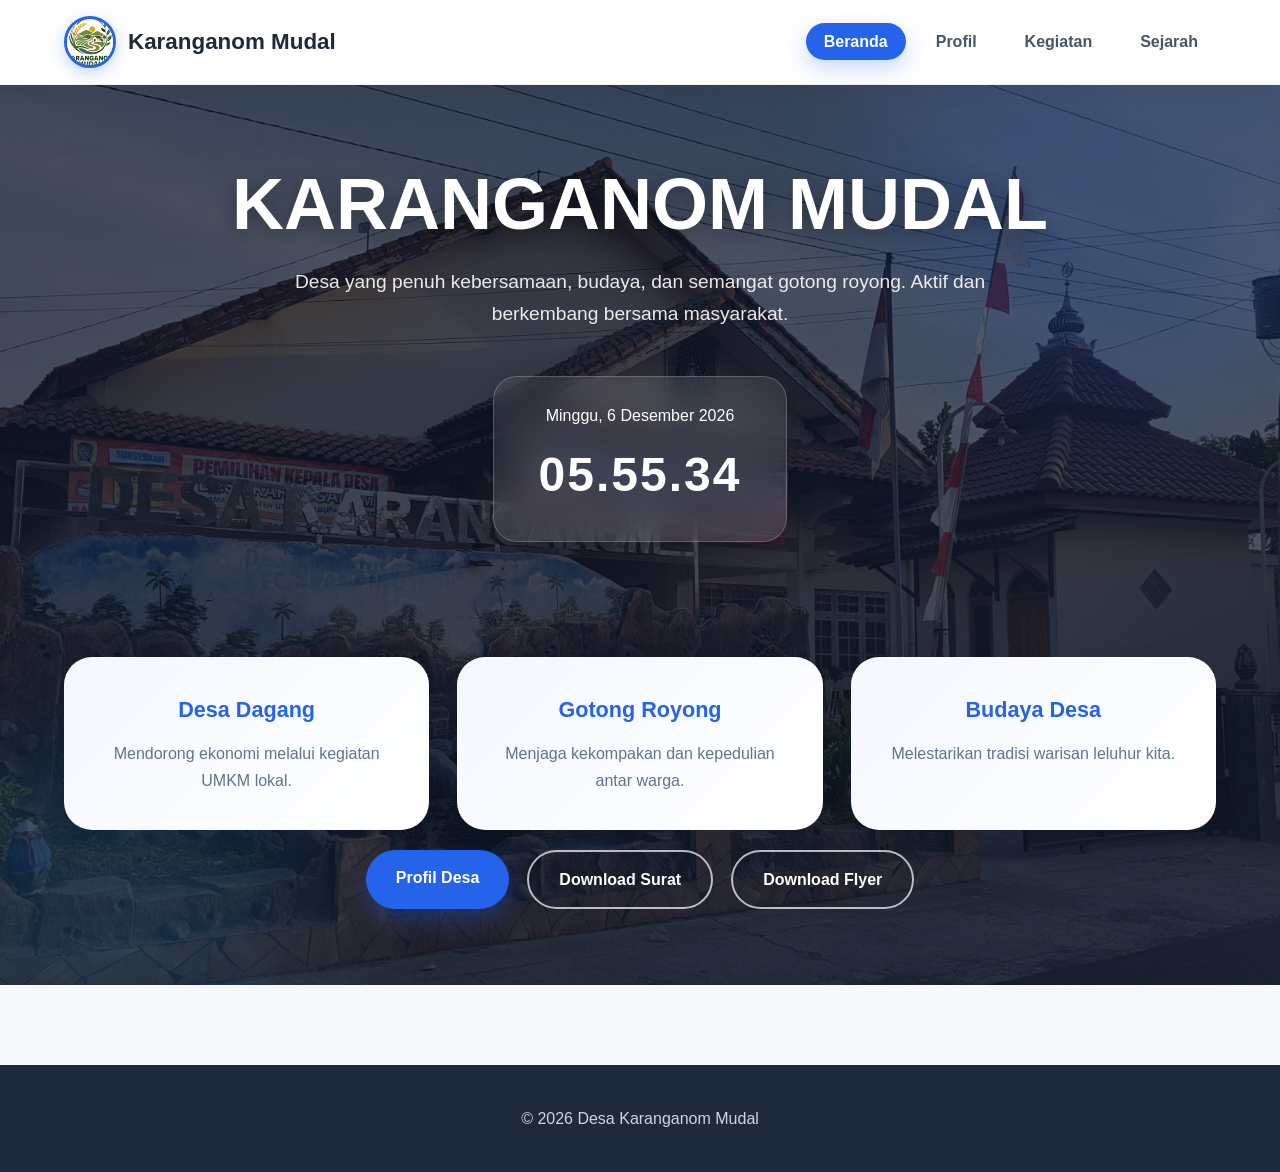
==== index.html @ 28f70b04 "Add files via upload" ====
<!DOCTYPE html>
<html lang="id">
<head>
    <meta charset="UTF-8">
    <meta name="viewport" content="width=device-width, initial-scale=1.0">
    <title>Karanganom Mudal</title>
    <link rel="stylesheet" href="style.css">
</head>
<body>

    <nav class="navbar">
        <div class="container nav-wrapper">
            <div class="logo-area">
                <img src="assets/gambar/logo finals.jpg" alt="Logo" class="logo">
                <span class="brand-name">Karanganom Mudal</span>
            </div>

                 
            <ul class="nav-links">
                <li><a href="index.html" class="active">Beranda</a></li>
                <li><a href="profil.html">Profil</a></li>
                <li><a href="kegiatan.html">Kegiatan</a></li>
                <li><a href="sejarah.html">Sejarah</a></li>
                
            </ul>
        </div>
    </nav>

    <section class="hero">
        <div class="hero-overlay"></div>
        <div class="container hero-content">
            <h1>KARANGANOM MUDAL</h1>
            <p class="hero-tagline">
                Desa yang penuh kebersamaan, budaya, dan semangat gotong royong. 
                Aktif dan berkembang bersama masyarakat.
            </p>

            <div class="time-container">
                <div id="tanggal" class="date-text">Senin, 25 Mei 2026</div>
                <div id="jam" class="clock-text">21:52</div>
            </div>

            <div class="grid-features">
                <div class="card">
                    <h3>Desa Dagang</h3>
                    <p>Mendorong ekonomi melalui kegiatan UMKM lokal.</p>
                </div>
                <div class="card">
                    <h3>Gotong Royong</h3>
                    <p>Menjaga kekompakan dan kepedulian antar warga.</p>
                </div>
                <div class="card">
                    <h3>Budaya Desa</h3>
                    <p>Melestarikan tradisi warisan leluhur kita.</p>
                </div>
            </div>

            <div class="action-buttons">
                <a href="profil.html" class="btn btn-solid">Profil Desa</a>
                <a href="assets/surat/pengumuman_karanganom.pdf" class="btn btn-outline" download>Download Surat</a>
                <a href="assets/gambar/flyer takbir.jpg" class="btn btn-outline" download>Download Flyer</a>
            </div>
            </div>
            
        </div>
    </section>

    <footer class="main-footer">
        <div class="container">
            <p>&copy; 2026 Desa Karanganom Mudal</p>
        </div>
    </footer>

    <script src="script.js"></script>
</body>
</html>
---- style.css ----
/* ===================================
   RESET & GLOBAL
=================================== */
*{
    margin:0;
    padding:0;
    box-sizing:border-box;
}

html{
    scroll-behavior:smooth;
}

body{
    font-family:'Segoe UI',sans-serif;
    background:#f6f8fb;
    color:#2d3748;
    line-height:1.7;
    overflow-x:hidden;
}

.container{
    width:100%;
    max-width:1200px;
    margin:auto;
    padding:0 24px;
}

/* ===================================
   WARNA DASAR
=================================== */
/*
Primary  : #2563eb
Dark     : #1e293b
Soft     : #f8fafc
Accent   : #38bdf8
*/

/* ===================================
   NAVBAR
=================================== */
.navbar{
    position:sticky;
    top:0;
    z-index:1000;
    background:rgba(255,255,255,0.85);
    backdrop-filter:blur(14px);
    border-bottom:1px solid rgba(0,0,0,0.05);
    box-shadow:0 5px 20px rgba(0,0,0,0.05);
    padding:16px 0;
}

.nav-wrapper{
    display:flex;
    justify-content:space-between;
    align-items:center;
    flex-wrap:wrap;
    gap:20px;
}

.logo-area{
    display:flex;
    align-items:center;
    gap:12px;
}

.logo{
    width:52px;
    height:52px;
    object-fit:cover;
    border-radius:50%;
    border:3px solid #2563eb;
    box-shadow:0 5px 15px rgba(37,99,235,0.25);
}

.brand-name{
    font-size:1.4rem;
    font-weight:800;
    color:#1e293b;
}

.nav-links{
    list-style:none;
    display:flex;
    gap:12px;
    flex-wrap:wrap;
}

.nav-links a{
    text-decoration:none;
    color:#475569;
    font-weight:600;
    padding:10px 18px;
    border-radius:999px;
    transition:0.3s ease;
}

.nav-links a:hover,
.nav-links a.active{
    background:#2563eb;
    color:white;
    box-shadow:0 8px 20px rgba(37,99,235,0.25);
}

/* ===================================
   HERO
=================================== */
.hero{
    min-height:100vh;
    display:flex;
    align-items:center;
    justify-content:center;
    text-align:center;
    position:relative;
    overflow:hidden;
    background:
    linear-gradient(rgba(15,23,42,0.7),rgba(15,23,42,0.75)),
    url('assets/gambar/BalaiDesaKaranganom.jpg') center/cover no-repeat;
}

.hero::before{
    content:'';
    position:absolute;
    width:500px;
    height:500px;
    background:rgba(37,99,235,0.15);
    border-radius:50%;
    top:-180px;
    right:-100px;
    filter:blur(60px);
}

.hero::after{
    content:'';
    position:absolute;
    width:400px;
    height:400px;
    background:rgba(56,189,248,0.12);
    border-radius:50%;
    bottom:-150px;
    left:-100px;
    filter:blur(70px);
}

.hero-content{
    position:relative;
    z-index:2;
    color:white;
    animation:fadeUp 1s ease;
}

.hero h1{
    font-size:4.5rem;
    font-weight:900;
    margin-bottom:18px;
    line-height:1.2;
    text-shadow:0 5px 20px rgba(0,0,0,0.3);
}

.hero-tagline{
    max-width:750px;
    margin:auto;
    font-size:1.2rem;
    opacity:0.9;
}

/* ===================================
   TIME BOX
=================================== */
.time-container{
    margin:45px auto;
    padding:25px 45px;
    display:inline-block;
    border-radius:24px;
    background:rgba(255,255,255,0.1);
    border:1px solid rgba(255,255,255,0.2);
    backdrop-filter:blur(15px);
    box-shadow:0 10px 30px rgba(0,0,0,0.15);
}

.date-text{
    font-size:1rem;
    margin-bottom:5px;
}

.clock-text{
    font-size:3rem;
    font-weight:800;
    letter-spacing:2px;
}

/* ===================================
   BUTTON
=================================== */
.action-buttons{
    display:flex;
    justify-content:center;
    gap:18px;
    margin-top:20px;
    flex-wrap:wrap;
}

.btn{
    padding:14px 30px;
    border-radius:999px;
    text-decoration:none;
    font-weight:700;
    transition:0.3s ease;
    display:inline-block;
}

.btn-solid{
    background:#2563eb;
    color:white;
    box-shadow:0 10px 25px rgba(37,99,235,0.3);
}

.btn-outline{
    border:2px solid rgba(255,255,255,0.7);
    color:white;
}

.btn:hover{
    transform:translateY(-5px);
}

/* ===================================
   FEATURE GRID
=================================== */
.grid-features{
    display:grid;
    grid-template-columns:repeat(auto-fit,minmax(270px,1fr));
    gap:28px;
    margin-top:70px;
}

.card{
    background:white;
    padding:35px 30px;
    border-radius:28px;
    transition:0.4s ease;
    position:relative;
    overflow:hidden;
    box-shadow:0 10px 30px rgba(0,0,0,0.06);
}

.card::before{
    content:'';
    position:absolute;
    inset:0;
    background:linear-gradient(135deg,rgba(37,99,235,0.05),transparent);
}

.card:hover{
    transform:translateY(-10px);
    box-shadow:0 18px 40px rgba(0,0,0,0.1);
}

.card h3{
    color:#2563eb;
    margin-bottom:12px;
    font-size:1.35rem;
}

.card p{
    color:#64748b;
}

/* ===================================
   PAGE TITLE
=================================== */
.page-title-bg{
    padding:100px 20px;
    text-align:center;
    color:white;
    background:
    linear-gradient(rgba(37,99,235,0.85),rgba(15,23,42,0.85)),
    url('assets/gambar/BalaiDesaKaranganom.jpg') center/cover;
}

.page-title-bg h1{
    font-size:3.2rem;
    font-weight:900;
}

/* ===================================
   CONTENT HEADER
=================================== */
.page-spacing{
    padding:90px 20px;
}

.content-header{
    text-align:center;
    margin-bottom:60px;
}

.content-header h1{
    font-size:2.7rem;
    color:#1e293b;
    margin-bottom:14px;
}

.divider{
    width:90px;
    height:5px;
    margin:auto;
    border-radius:999px;
    background:#2563eb;
}

/* ===================================
   SEJARAH
=================================== */
.sejarah-layout{
    display:grid;
    grid-template-columns:2fr 1fr;
    gap:35px;
}

.article-box,
.sidebar-box{
    background:white;
    border-radius:28px;
    overflow:hidden;
    box-shadow:0 10px 30px rgba(0,0,0,0.06);
}

.featured-frame{
    overflow:hidden;
}

.img-responsive{
    width:100%;
    display:block;
    transition:0.5s ease;
}

.featured-frame:hover .img-responsive{
    transform:scale(1.08);
}

.text-content{
    padding:35px;
}

.text-content p{
    margin-bottom:22px;
    color:#475569;
    text-align:justify;
}

.quote-box{
    margin-top:30px;
    padding:25px;
    background:#eff6ff;
    border-left:5px solid #2563eb;
    border-radius:14px;
    color:#1e293b;
    font-style:italic;
}

/* ===================================
   SIDEBAR
=================================== */
.sidebar-box{
    padding:30px;
}

.sidebar-title{
    font-size:1.4rem;
    color:#2563eb;
    margin-bottom:25px;
}

.leader-timeline{
    list-style:none;
}

.leader-timeline li{
    position:relative;
    padding-left:20px;
    margin-bottom:25px;
    border-left:3px solid #2563eb;
}

.time-label{
    color:#94a3b8;
    font-size:0.85rem;
    font-weight:700;
}

.leader-timeline strong{
    display:block;
    margin:5px 0;
    color:#1e293b;
}

.leader-timeline small{
    color:#64748b;
}

/* ===================================
   STATISTIK
=================================== */
.statistik-grid{
    display:grid;
    grid-template-columns:repeat(auto-fit,minmax(220px,1fr));
    gap:28px;
}

.stat-card{
    background:white;
    border-radius:28px;
    padding:35px 25px;
    text-align:center;
    transition:0.4s ease;
    box-shadow:0 10px 30px rgba(0,0,0,0.06);
    position:relative;
    overflow:hidden;
}

.stat-card::before{
    content:'';
    position:absolute;
    width:150px;
    height:150px;
    background:rgba(37,99,235,0.08);
    border-radius:50%;
    top:-50px;
    right:-50px;
}

.stat-card:hover{
    transform:translateY(-10px);
}

.stat-icon{
    font-size:2.8rem;
    margin-bottom:15px;
}

.stat-card h3{
    font-size:2.1rem;
    color:#2563eb;
    margin-bottom:8px;
}

.stat-card p{
    color:#64748b;
}

/* ===================================
   VISI MISI
=================================== */
.visi-misi-grid{
    display:grid;
    grid-template-columns:1fr 1fr;
    gap:28px;
}

.visi-box{
    background:#eff6ff !important;
}

.quote{
    font-size:1.25rem;
    font-style:italic;
    font-weight:700;
    text-align:center;
    color:#1e293b;
}

.misi-list{
    display:flex;
    flex-direction:column;
    gap:18px;
}

.misi-item{
    display:flex;
    gap:15px;
    align-items:flex-start;
}

.misi-item span{
    width:32px;
    height:32px;
    border-radius:50%;
    background:#2563eb;
    color:white;
    display:flex;
    align-items:center;
    justify-content:center;
    font-weight:700;
    flex-shrink:0;
}

/* ===================================
   GALLERY
=================================== */
.kegiatan-gallery{
    display:grid;
    grid-template-columns:repeat(auto-fit,minmax(280px,1fr));
    gap:30px;
}

.gallery-card{
    background:white;
    border-radius:28px;
    overflow:hidden;
    transition:0.4s ease;
    box-shadow:0 10px 25px rgba(0,0,0,0.06);
}

.gallery-card:hover{
    transform:translateY(-12px);
    box-shadow:0 20px 40px rgba(0,0,0,0.12);
}

.img-wrapper{
    height:240px;
    overflow:hidden;
}

.img-wrapper img{
    width:100%;
    height:100%;
    object-fit:cover;
    transition:0.5s ease;
}

.gallery-card:hover img{
    transform:scale(1.1);
}

.gallery-info{
    padding:25px;
}

.gallery-info h3{
    color:#1e293b;
    margin-bottom:10px;
}

.gallery-info p{
    color:#64748b;
}

/* ===================================
   MAP
=================================== */
.map-wrapper{
    margin-top:25px;
    border-radius:28px;
    overflow:hidden;
    box-shadow:0 10px 25px rgba(0,0,0,0.08);
}

/* ===================================
   FOOTER
=================================== */
.main-footer{
    margin-top:80px;
    padding:40px 20px;
    text-align:center;
    background:#1e293b;
    color:#cbd5e1;
}

/* ===================================
   ANIMATION
=================================== */
@keyframes fadeUp{
    from{
        opacity:0;
        transform:translateY(40px);
    }
    to{
        opacity:1;
        transform:translateY(0);
    }
}

/* ===================================
   RESPONSIVE
=================================== */
@media(max-width:900px){

    .sejarah-layout,
    .visi-misi-grid{
        grid-template-columns:1fr;
    }

    .hero h1{
        font-size:3rem;
    }
}

@media(max-width:600px){

    .nav-wrapper{
        flex-direction:column;
    }

    .hero{
        padding:80px 20px;
    }

    .hero h1{
        font-size:2.3rem;
    }

    .hero-tagline{
        font-size:1rem;
    }

    .clock-text{
        font-size:2rem;
    }

    .time-container{
        padding:20px 25px;
    }

    .action-buttons{
        flex-direction:column;
    }

    .page-title-bg h1{
        font-size:2.1rem;
    }

    .content-header h1{
        font-size:2rem;
    }
}
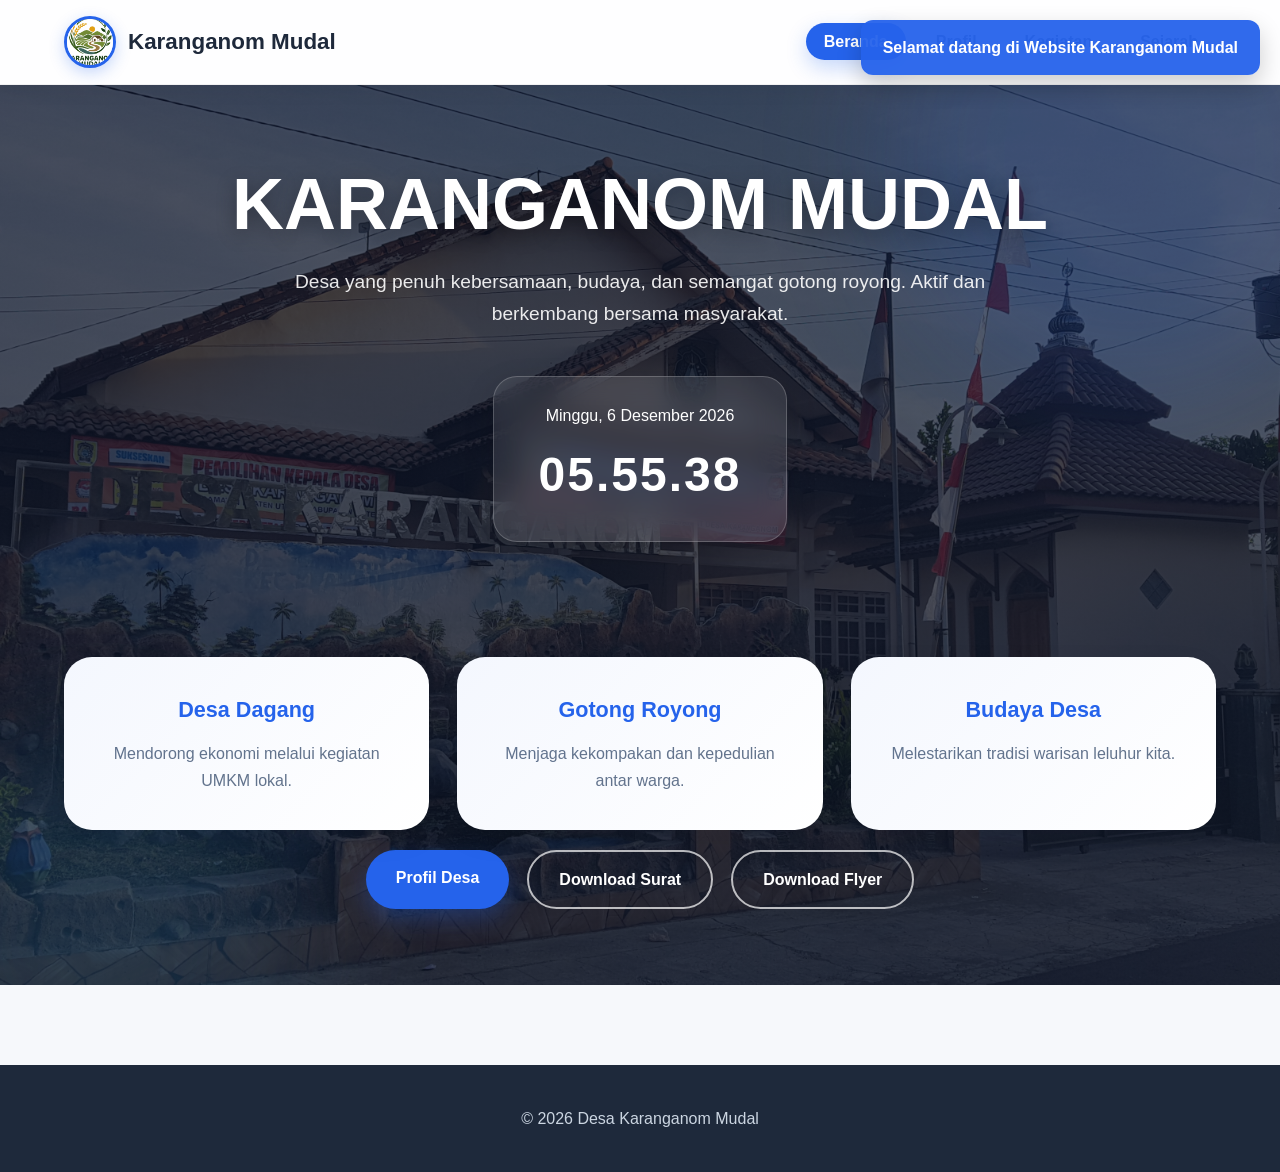
==== commit 39791930: "Add files via upload" ====
--- a/index.html
+++ b/index.html
@@ -8,6 +8,12 @@
 </head>
 <body>
 
+<!-- WELCOME TOAST (BARU) -->
+<div id="welcomeToast" class="toast">
+    Selamat datang di Website Karanganom Mudal 
+</div>
+
+    
     <nav class="navbar">
         <div class="container nav-wrapper">
             <div class="logo-area">
@@ -15,13 +21,11 @@
                 <span class="brand-name">Karanganom Mudal</span>
             </div>
 
-                 
             <ul class="nav-links">
                 <li><a href="index.html" class="active">Beranda</a></li>
                 <li><a href="profil.html">Profil</a></li>
                 <li><a href="kegiatan.html">Kegiatan</a></li>
                 <li><a href="sejarah.html">Sejarah</a></li>
-                
             </ul>
         </div>
     </nav>
@@ -60,10 +64,10 @@
                 <a href="assets/surat/pengumuman_karanganom.pdf" class="btn btn-outline" download>Download Surat</a>
                 <a href="assets/gambar/flyer takbir.jpg" class="btn btn-outline" download>Download Flyer</a>
             </div>
-            </div>
-            
+
         </div>
     </section>
+    
 
     <footer class="main-footer">
         <div class="container">
@@ -72,5 +76,6 @@
     </footer>
 
     <script src="script.js"></script>
+
 </body>
 </html>
--- a/style.css
+++ b/style.css
@@ -636,3 +636,29 @@
     }
 }
 
+/* =========================
+   WELCOME TOAST
+========================= */
+
+.toast {
+    position: fixed;
+    top: 20px;
+    right: 20px;
+    background: rgba(37, 99, 235, 0.95);
+    color: white;
+    padding: 14px 22px;
+    border-radius: 12px;
+    box-shadow: 0 10px 25px rgba(0,0,0,0.2);
+    font-weight: 600;
+    z-index: 9999;
+
+    transform: translateY(-30px);
+    opacity: 0;
+    transition: 0.5s ease;
+}
+
+.toast.show {
+    transform: translateY(0);
+    opacity: 1;
+}
+
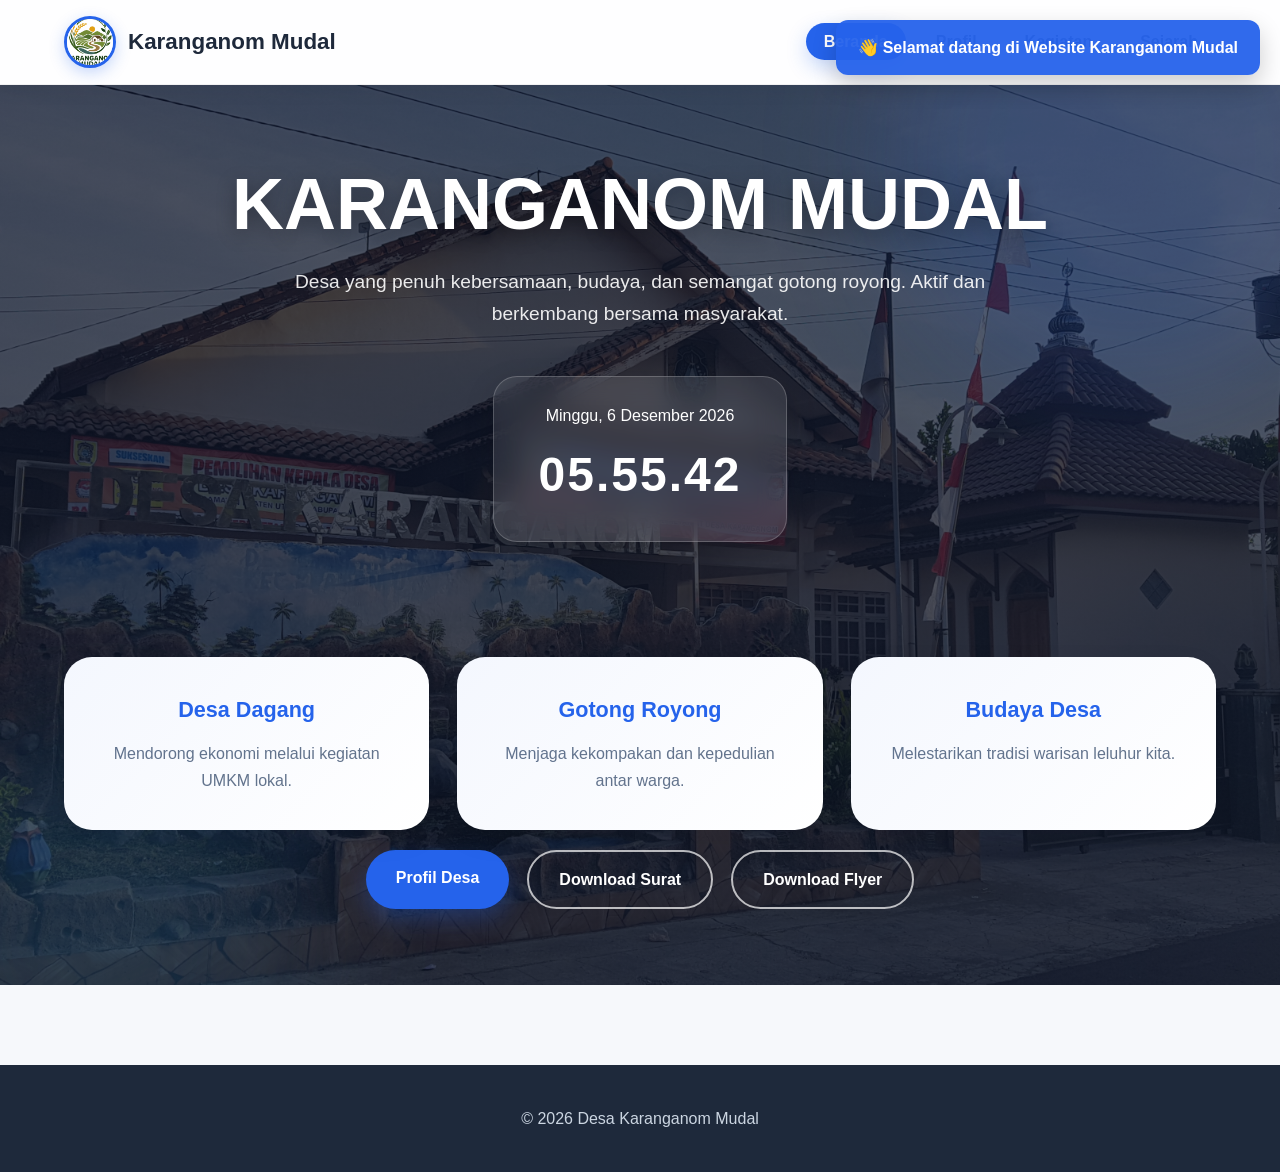
==== commit 2a80aedd: "Update index.html" ====
--- a/index.html
+++ b/index.html
@@ -10,7 +10,7 @@
 
 <!-- WELCOME TOAST (BARU) -->
 <div id="welcomeToast" class="toast">
-    Selamat datang di Website Karanganom Mudal 
+    👋 Selamat datang di Website Karanganom Mudal
 </div>
 
     
@@ -78,4 +78,4 @@
     <script src="script.js"></script>
 
 </body>
-</html>+</html>
